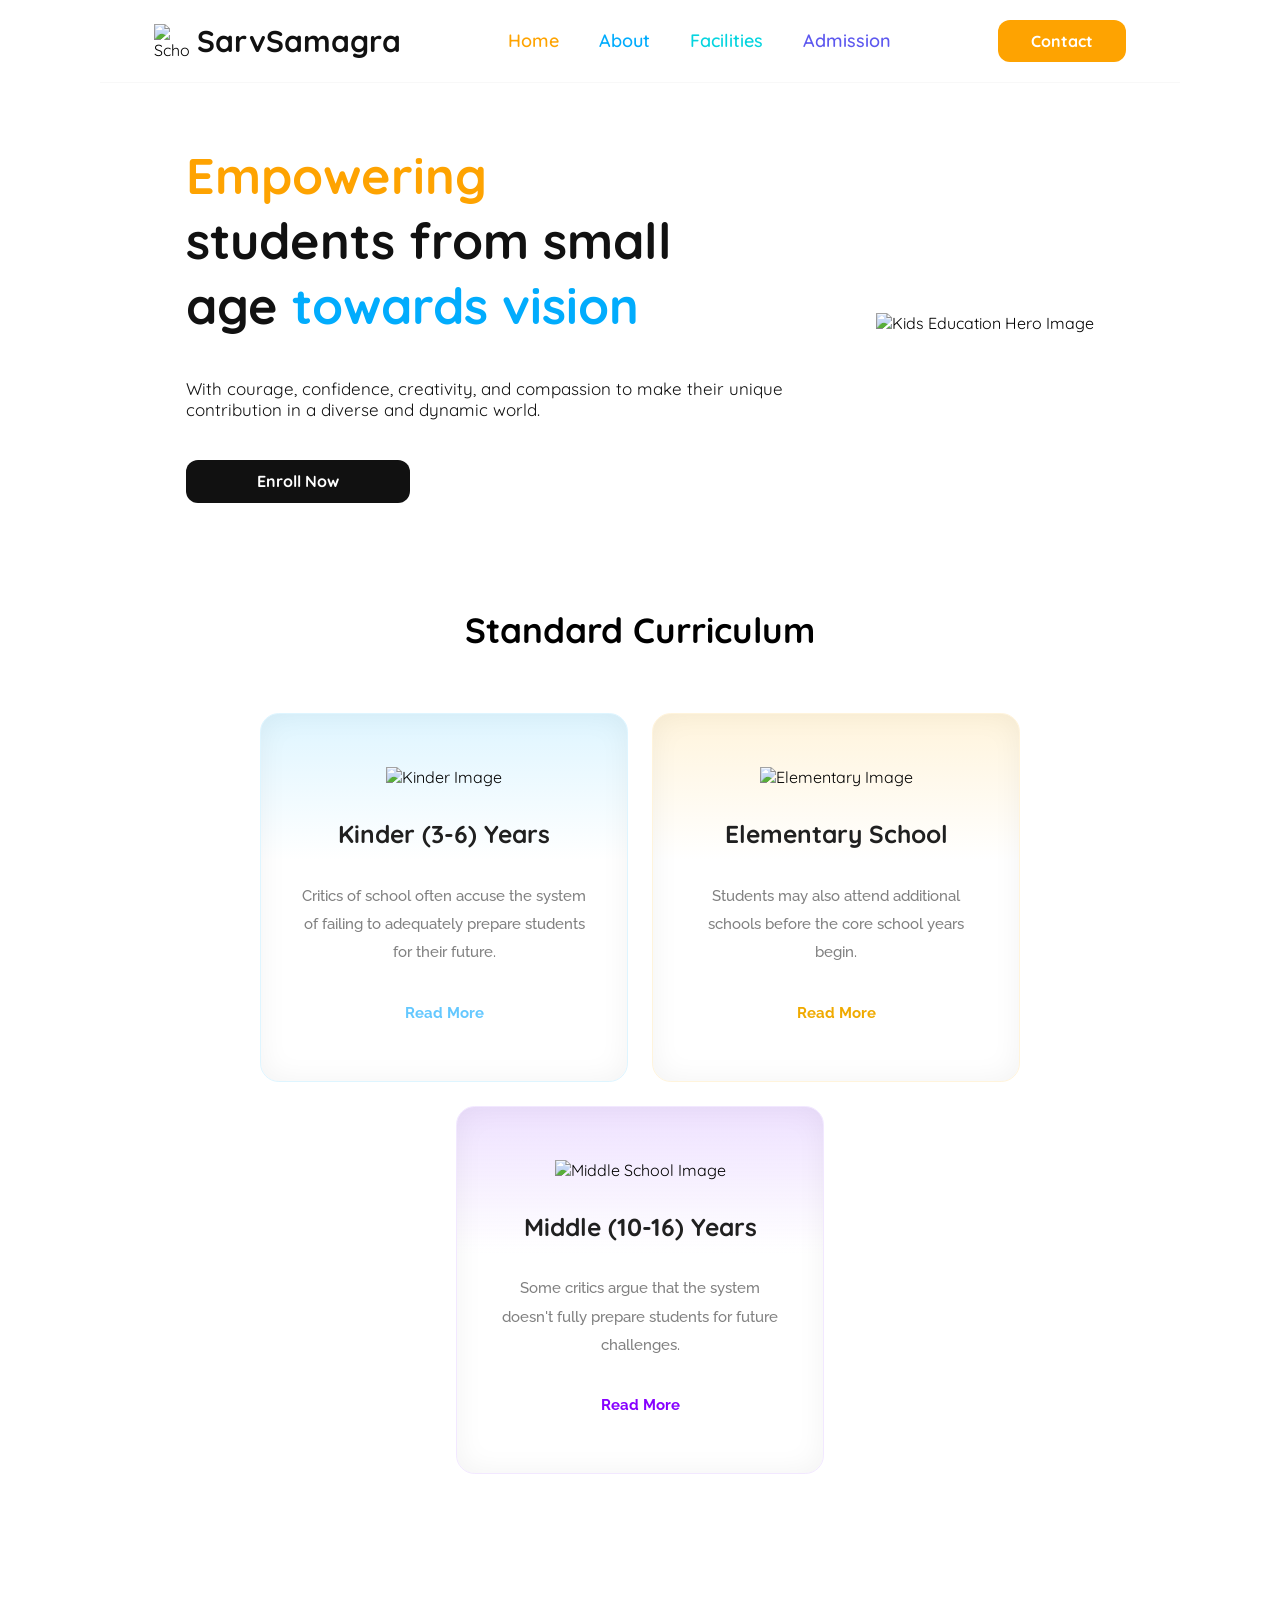
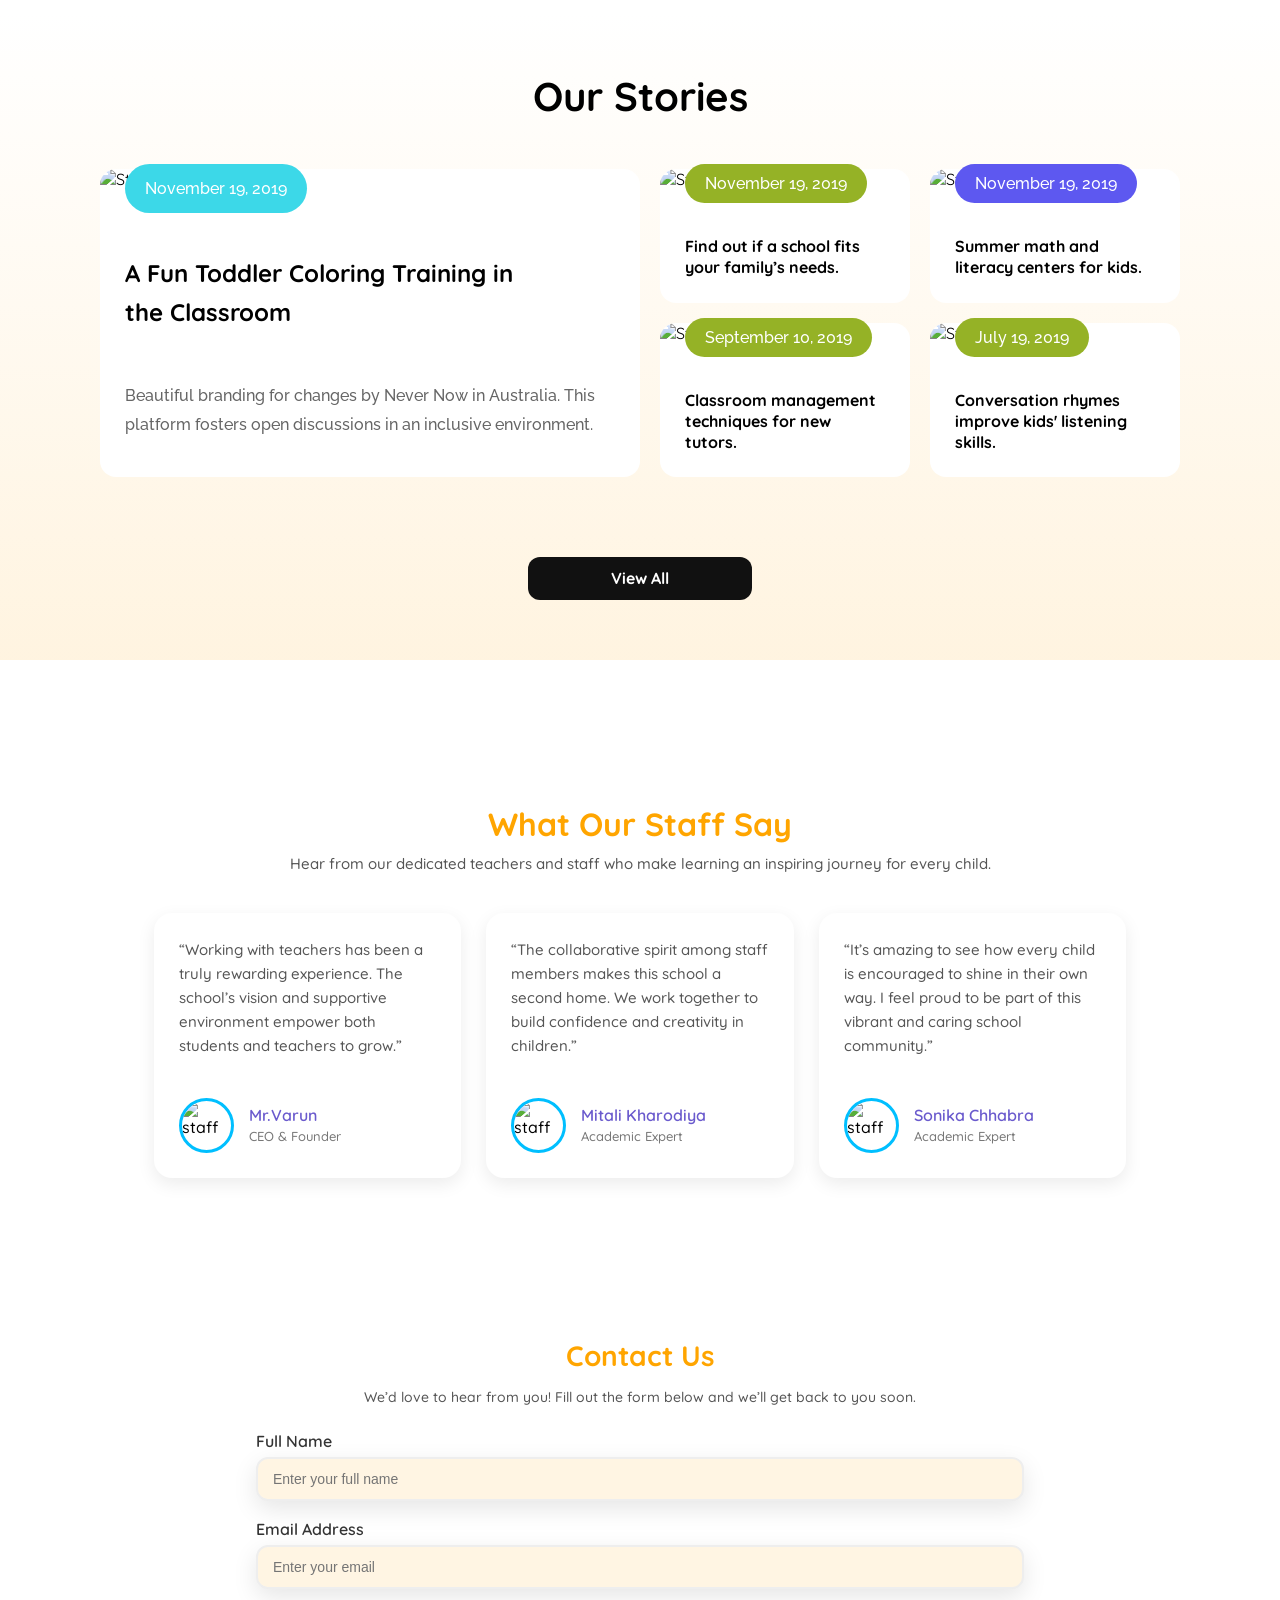
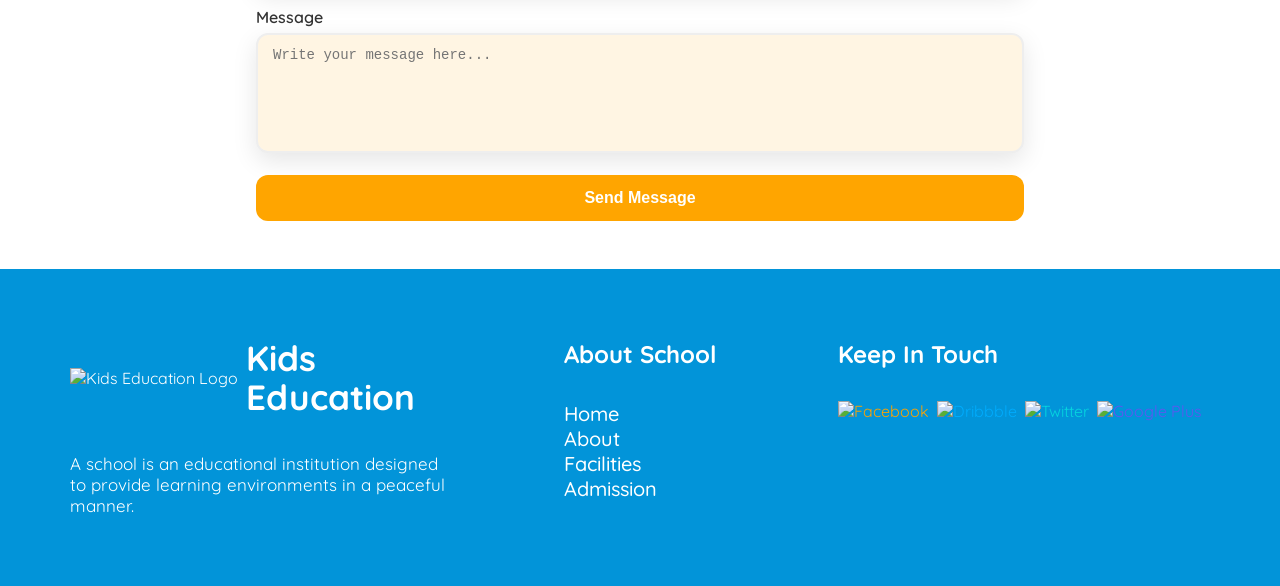
==== index.html @ 46be934b "first commit" ====
<!DOCTYPE html>
<html lang="en">

<head>
  <meta charset="UTF-8" />
  <meta name="viewport" content="width=device-width, initial-scale=1.0" />
  <title>Kids School</title>
  <!-- FontAwesome Icon Kit for Icons -->
  <script src="https://kit.fontawesome.com/d16a95f6f1.js" crossorigin="anonymous"></script>
  <link href="https://cdnjs.cloudflare.com/ajax/libs/font-awesome/6.0.0-beta3/css/all.min.css" rel="stylesheet" />
  <!-- External Stylesheet for Custom Styling -->
  <link rel="stylesheet" href="styles.css" />
</head>

<body>
  <header class="header">
    <!-- Navigation Section -->
    <nav class="nav-bar">
      <div class="logo">
        <img src="assets/logo.png" alt="School Logo" />
        <h3>SarvSamagra</h3>
      </div>
      <ul class="menu">
        <li><a href="./index.html" class="home">Home</a></li>
        <li><a href="./about.html" class="about">About</a></li>
        <li><a href="./Facitilies.html" class="facilities">Facilities</a></li>
        <li><a href="#contact-form" class="admission  hidden">Admission</a></li>
      </ul>
      <!-- Contact Button -->
      <!-- <button class="btn contact-btn" >Contact</button> -->
      <a href="#contact-form" class="btn hidden contact-btn">Contact</a>
      <!-- Hamburger Menu for Mobile View -->
      <button class="hamburger-menu">
        <i class="fa-solid fa-bars"></i>
      </button>
    </nav>

    <!-- Hero Section with Text and Image -->
    <div class="hero">
      <div class="hero-content">
        <h1> Empowering <br />
          <span class="black">students from small </span> <br />
          <span class="black">age</span>
          <span class="sky-blue">towards vision</span>
        </h1>
        <p>
          With courage, confidence, creativity, and compassion to make their unique contribution in a diverse and
          dynamic world.
        </p>
        <a href="#contact-form" class="btn enroll-btn">Enroll Now</a>
      </div>
      <div class="hero-img">
        <img src="assets/hero-kids.png" alt="Kids Education Hero Image" />
      </div>
    </div>
  </header>

  <main>
    <!-- Curriculum Section with Cards -->
    <section class="curriculum">
      <h2>Standard Curriculum</h2>
      <div class="cards-container">
        <!-- Kinder Card -->
        <div class="card card-1">
          <div class="card-img">
            <img src="assets/kinder.png" alt="Kinder Image" />
          </div>
          <h4>Kinder (3-6) Years</h4>
          <p>
            Critics of school often accuse the system of failing to adequately prepare students for their future.
          </p>
          <!-- <button class="read-more-btn">Read More</button> -->
          <a href="./classes.html" class="read-more-btn">Read More</a>
        </div>
        <!-- Elementary Card -->
        <div class="card card-2">
          <div class="card-img">
            <img src="assets/elementary.png" alt="Elementary Image" />
          </div>
          <h4>Elementary School</h4>
          <p>
            Students may also attend additional schools before the core school years begin.
          </p>
          <!-- <button class="read-more-btn">Read More</button> -->

          <a href="./classes.html" class="read-more-btn">Read More</a>
        </div>
        <!-- Middle School Card -->
        <div class="card card-3">
          <div class="card-img">
            <img src="assets/middle.png" alt="Middle School Image" />
          </div>
          <h4>Middle (10-16) Years</h4>
          <p>
            Some critics argue that the system doesn't fully prepare students for future challenges.
          </p>
          <!-- <button class="read-more-btn">Read More</button> -->
          <a href="./classes.html" class="read-more-btn">Read More</a>
        </div>
      </div>

      <!-- Navigation Arrows for Curriculum Cards -->
      <!-- <div class="btn-container">
        <button class="arrow-btn left-arrow">
          <i class="fa-solid fa-chevron-left"></i>
        </button>
        <button class="arrow-btn right-arrow">
          <i class="fa-solid fa-chevron-right"></i>
        </button>
      </div> -->
    </section>

    <!-- Our Stories Section -->
    <section class="our-stories">
      <div class="our-stories-wrapper">
        <h2>Our Stories</h2>
        <div class="story-cards-container">
          <!-- Large Story Card -->
          <div class="story-card story-big">
            <div class="story-card-img">
              <img src="assets/story-1.png" alt="Story 1" />
            </div>
            <div class="card-text">
              <div class="date btn-1">November 19, 2019</div>
              <h4>A Fun Toddler Coloring Training in the Classroom</h4>
              <p class="first-card-description">
                Beautiful branding for changes by Never Now in Australia. This platform fosters open discussions in an
                inclusive environment.
              </p>
            </div>
          </div>
          <!-- Additional Story Cards -->
          <div class="story-card">
            <div class="story-card-img">
              <img src="assets/story-2.png" alt="Story 2" />
            </div>
            <div class="card-text">
              <div class="date btn-2">November 19, 2019</div>
              <p class="simillar-text">
                Find out if a school fits your family’s needs.
              </p>
            </div>
          </div>
          <div class="story-card">
            <div class="story-card-img">
              <img src="assets/story-3.png" alt="Story 3" />
            </div>
            <div class="card-text">
              <div class="date btn-3">November 19, 2019</div>
              <p class="simillar-text">
                Summer math and literacy centers for kids.
              </p>
            </div>
          </div>
          <div class="story-card">
            <div class="story-card-img">
              <img src="assets/story-4.png" alt="Story 4" />
            </div>
            <div class="card-text">
              <div class="date btn-2">September 10, 2019</div>
              <p class="simillar-text">
                Classroom management techniques for new tutors.
              </p>
            </div>
          </div>
          <div class="story-card">
            <div class="story-card-img">
              <img src="assets/story-5.png" alt="Story 5" />
            </div>
            <div class="card-text">
              <div class="date btn-2 btn-5">July 19, 2019</div>
              <p class="simillar-text">
                Conversation rhymes improve kids' listening skills.
              </p>
            </div>
          </div>
        </div>
        <div class="center-btn">
          <!-- <button class="btn view-all-btn">View All</button> -->
          <a href="./stories.html" class="btn view-all-btn">View All</a>
        </div>
      </div>
    </section>
  </main>


  <!-- testimonial section start form here -->
  <section class="testimonial-section">
    <h2>What Our Staff Say</h2>
    <p>Hear from our dedicated teachers and staff who make learning an inspiring journey for every child.</p>

    <div class="testimonial-container">
      <!-- Card 1 -->
      <div class="testimonial-card">
        <p class="testimonial-text">“Working with teachers has been a truly rewarding experience. The school’s vision
          and
          supportive environment empower both students and teachers to grow.”</p>
        <div class="staff-info">
          <img
            src="https://img.freepik.com/premium-vector/default-avatar-profile-icon-social-media-user-image-gray-avatar-icon-blank-profile-silhouette-vector-illustration_561158-3407.jpg?semt=ais_hybrid&w=740&q=80"
            alt="staff">
          <div class="staff-details">
            <h4>Mr.Varun</h4>
            <span>CEO & Founder</span>
          </div>
        </div>
      </div>

      <!-- Card 2 -->
      <div class="testimonial-card">
        <p class="testimonial-text">“The collaborative spirit among staff members makes this school a second home. We
          work together to build confidence and creativity in children.”</p>
        <div class="staff-info">
          <img
            src="https://img.freepik.com/premium-vector/default-avatar-profile-icon-social-media-user-image-gray-avatar-icon-blank-profile-silhouette-vector-illustration_561158-3407.jpg?semt=ais_hybrid&w=740&q=80"
            alt="staff">
          <div class="staff-details">
            <h4>Mitali Kharodiya</h4>
            <span>Academic Expert</span>
          </div>
        </div>
      </div>

      <!-- Card 3 -->
      <div class="testimonial-card">
        <p class="testimonial-text">“It’s amazing to see how every child is encouraged to shine in their own way. I feel
          proud to be part of this vibrant and caring school community.”</p>
        <div class="staff-info">
          <img
            src="https://img.freepik.com/premium-vector/default-avatar-profile-icon-social-media-user-image-gray-avatar-icon-blank-profile-silhouette-vector-illustration_561158-3407.jpg?semt=ais_hybrid&w=740&q=80"
            alt="staff">
          <div class="staff-details">
            <h4>Sonika Chhabra</h4>
            <span>Academic Expert</span>
          </div>
        </div>
      </div>
    </div>
  </section>



  <!-- contact section start form here -->


  <div class="contact-container" id="contact-form">
    <h2>Contact Us</h2>
    <p>We’d love to hear from you! Fill out the form below and we’ll get back to you soon.</p>
    <form>
      <div class="form-group">
        <label for="name">Full Name</label>
        <input type="text" id="name" placeholder="Enter your full name" required>
      </div>
      <div class="form-group">
        <label for="email">Email Address</label>
        <input type="email" id="email" placeholder="Enter your email" required>
      </div>
      <div class="form-group">
        <label for="message">Message</label>
        <textarea id="message" placeholder="Write your message here..." required></textarea>
      </div>
      <button type="submit" class="btn-submit">Send Message</button>
    </form>
  </div>


  <!-- Footer Section -->
  <footer class="footer">
    <div class="footer-container">
      <!-- Footer Left Section -->
      <div class="kids-education footer-row">
        <div class="footer-logo">
          <img src="assets/kids-logo.png" alt="Kids Education Logo" />
          <h2>Kids<br />Education</h2>
        </div>
        <p>
          A school is an educational institution designed to provide learning environments in a peaceful manner.
        </p>
      </div>
      <!-- Footer Middle Section with Links -->
      <div class="about-school footer-row">
        <div class="center">
          <h4>About School</h4>
          <ul class="footer-menu">
            <li><a href="./index.html">Home</a></li>
            <li><a href="./about.html">About</a></li>
            <li><a href="./Facitilies.html">Facilities</a></li>
            <li><a href="#contact-form">Admission</a></li>
          </ul>
        </div>
      </div>

      <!-- Footer Right Section with Social Media Links -->
      <div class="keep-touch footer-row">
        <div class="center">
          <h4>Keep In Touch</h4>
          <ul class="social-icons">
            <li><a href="#" class="home"><img src="assets/fb.png" alt="Facebook" /></a></li>
            <li><a href="#" class="about"><img src="assets/dribble.png" alt="Dribbble" /></a></li>
            <li><a href="#" class="facilities"><img src="assets/twitter.png" alt="Twitter" /></a></li>
            <li><a href="#" class="admission"><img src="assets/google+.png" alt="Google Plus" /></a></li>
          </ul>
        </div>
      </div>
    </div>
  </footer>
  <!-- JS File Links -->

</body>
<script src="scripts.js">

</script>

</html>
---- styles.css ----
/* Importing custom fonts */
@import url("https://fonts.googleapis.com/css2?family=Quicksand:wght@300..700&family=Raleway:ital,wght@0,100..900;1,100..900&display=swap");

html {
  scroll-behavior: smooth;
}

a {
  text-decoration: none;
}

/* Base styles for body */
body {
  font-family: "Quicksand", serif; /* Primary font */
  font-optical-sizing: auto;
  font-weight: 400;
  font-style: normal;
}

/* Universal reset for margin, padding, and box-sizing */
* {
  margin: 0;
  padding: 0;
  box-sizing: border-box;
}

/* Shared button styles */
.btn {
  font-size: 1rem;
  font-weight: 700;
  line-height: 1.4rem;
  display: inline-block;
  padding: 10px;
  background: #fea301;
  color: #fff;
  text-decoration: none;
  border-radius: 12px;
  transition: opacity 0.3s ease;
  border: none;
  font-family: Quicksand;
}

/* Button hover effect */
.btn:hover {
  opacity: 0.8;
}

/* Footer menu and social icon styles */
.footer-menu,
.social-icons {
  list-style: none;
}

/* Section styling with max-width and centered alignment */
.header,
.curriculum,
.stories,
.our-stories,
.footer {
  max-width: 100vw;
  margin: 0 auto;
  padding: 0 100px;
  padding-bottom: 60px;
}

/* Hamburger menu for mobile */
.hamburger-menu {
  display: none;
  border: none;
  background: transparent;
}

/* Date styling */
.date {
  display: inline-block;
  color: #fff;
  font-size: 1rem;
  font-weight: 500;
  border-radius: 3rem;
  font-family: Raleway;
  position: relative;
  top: -25px;
}

/* Navbar styling */
.nav-bar {
  display: flex;
  justify-content: space-around;
  align-items: center;
  padding: 20px 0;
  border-bottom: 1px solid #9a9a9a12;
}

/* Logo and menu container */
.logo,
.menu {
  display: flex;
  justify-content: center;
  align-items: center;
}

.logo img {
  width: 35px;
  height: 35px;
}

/* Logo styling */
.logo h3 {
  color: #111;
  font-size: 30px;
  font-weight: 700;
  line-height: 1.88rem;
  margin-left: 8px;
}

/* Menu items with color styling */
.menu {
  gap: 2.5rem;
  list-style: none;
  /* margin-left: 422px; */
}

.menu li a {
  font-size: 18px;
  font-weight: 570;
  line-height: 1.5rem;
  text-decoration: none;
}
.home {
  color: #fea301;
}

.about {
  color: #01acfd;
}

.facilities {
  color: #05d4df;
}

.admission {
  color: #5d58ef;
}

/* Contact button */
.contact-btn {
  width: 8rem;
  display: flex;
  justify-content: center;
  align-items: center;
}

/* Hero section */
.hero {
  display: flex;
  align-items: center;
  justify-content: center;
  gap: 50px;
  margin-top: 60px;
}

/* Hero content styling */
.hero-content {
  max-width: 640px;
}

.hero-content h1 {
  color: #fea301;
  font-size: 50px;
  font-weight: 700;
  line-height: 65px;
  margin-bottom: 2.5rem;
}

.hero-content .black {
  color: #111;
}

.hero-content .sky-blue {
  color: #01acfd;
}

.hero-content p {
  color: #111;
  font-size: 17px;
  margin-bottom: 2.5rem;
}

/* Hero image styling */
.hero-img {
  max-width: 468.6px;
}

.hero-img img {
  width: 100%;
}

/* Enrollment and view-all buttons */
.enroll-btn,
.view-all-btn {
  font-weight: 700;
  background: #111;
  width: 14rem;
  text-align: center;
  align-content: center;
}

/* Curriculum section */
.curriculum {
  background: url("../assets/bg.png");
  background-position: top;
  background-size: cover;
  background-repeat: no-repeat;
  margin-top: 40px;
}

.curriculum h2 {
  color: #000;
  text-align: center;
  font-size: 35px;
  font-weight: 700;
  line-height: 55.5px;
  margin-bottom: 55px;
}

/* Card container and individual card styling */
.cards-container {
  display: flex;
  justify-content: center;
  align-items: center;
  gap: 1.5rem;
  flex-wrap: wrap;
  margin-bottom: 80px;
}

.cards-container .card {
  display: flex;
  max-width: 367.805px;
  max-height: 476.784px;
  padding: 52.819px 40.668px 53.762px 40.878px;
  flex-direction: column;
  justify-content: center;
  align-items: center;
  gap: 32.069px;
  border-radius: 18.864px;
}

.cards-container .card h4 {
  color: #202020;
  font-size: 24.523px;
  font-weight: 700;
  line-height: 30.654px;
}

.cards-container .card p {
  color: #808080;
  text-align: center;
  font-family: Raleway;
  font-size: 15.091px;
  font-weight: 500;
  line-height: 28.296px;
}

/* Read more button inside cards */
.card .read-more-btn {
  text-align: center;
  font-family: "Raleway", serif;
  font-size: 15.091px;
  font-weight: 700;
  line-height: 28.296px;
  cursor: pointer;
  border: none;
  background-color: transparent;
}

/* Card styles with different color themes */
.card-1 {
  border: 0.943px solid #def5ff;
  background: linear-gradient(180deg, #def5ff 0%, rgba(255, 255, 255, 0) 40%),
    #fff;
  box-shadow: 0px 0px 28.296px 0.943px rgba(0, 0, 0, 0.05) inset;
}

.card-1 .read-more-btn {
  color: #64c8ff;
}

.card-2 {
  border: 0.943px solid #fff4dc;
  background: linear-gradient(180deg, #fff4dc 0%, rgba(255, 255, 255, 0) 40%),
    #fff;
  box-shadow: 0px 0px 28.296px 0.943px rgba(0, 0, 0, 0.05) inset;
}

.card-2 .read-more-btn {
  color: #f0aa00;
}

.card-3 {
  border-radius: 18.864px;
  border: 0.943px solid #f2e8ff;
  background: linear-gradient(180deg, #eee1ff 0%, rgba(255, 255, 255, 0) 40%),
    #fff;
  box-shadow: 0px 0px 28.296px 0.943px rgba(0, 0, 0, 0.05) inset;
}

.card-3 .read-more-btn {
  color: #8700ff;
}

/* Arrow button container */
.btn-container {
  display: flex;
  justify-content: center;
  gap: 75rem;
  margin-top: -320px;
  margin-bottom: 200px;
}

.arrow-btn {
  color: #fea301;
  text-align: center;
  font-size: 24px;
  font-weight: 900;
  display: flex;
  justify-content: center;
  align-items: center;
  border: none;
  transition: all 0.3s ease;
  background: white;
}

/* Our stories section */
.our-stories {
  display: flex;
  justify-content: center;
  align-items: center;
  background: url("../assets/bg.png"),
    linear-gradient(0deg, rgba(254, 163, 1, 0.12), rgba(255, 255, 255, 0.09));
  background-position: top;
  background-size: contain;
}

.our-stories h2 {
  color: #000;
  font-size: 40px;
  font-weight: 700;
  line-height: 45px;
  margin-top: 60px;
  margin-bottom: 50px;
  text-align: center;
}

/* Story card container */
.story-cards-container {
  display: grid;
  grid-template-columns: 540px 1fr 1fr;
  gap: 20px;
  max-width: 100%;
  margin: 0 auto;
  margin-bottom: 80px;
}

.story-big {
  grid-row: span 2;
}

.story-card-img img {
  width: 100%;
  border-top-left-radius: 1rem;
  border-top-right-radius: 1rem;
}

/* Story card and text styling */
.story-card {
  background: #fff;
  border-radius: 16px;
}

.card-text {
  padding: 0 25px 25px 25px;
}

.card-text h4 {
  font-size: 1.5rem;
  font-weight: 700;
  line-height: 38.347px;
  max-width: 402px;
  margin-bottom: 3.2rem;
}

.first-card-description {
  color: #666;
  font-family: Raleway;
  font-size: 1rem;
  font-weight: 500;
  line-height: 28.761px;
}

/* Button styles within story cards */
.btn-1 {
  background: #3cd8e8;
  padding: 15px 20px;
  margin-bottom: 1rem;
}

.btn-2,
.btn-3,
.btn-5 {
  padding: 10px 20px;
  margin-bottom: 0.5rem;
}

.btn-2 {
  background: #95b226;
}

.btn-3 {
  background: #5d58f0;
}

.btn-5 {
  font-size: 1rem;
}

.simillar-text {
  font-size: 1rem;
  line-height: 1.3rem;
  font-weight: 700;
}

.center-btn {
  text-align: center;
}

/* Footer styles */
.footer {
  background: #0294d9;
  min-height: 200px;
  display: flex;
  justify-content: center;
  align-items: center;
  padding: 70px;
}

.footer-container {
  display: flex;
  justify-content: space-between;
  color: #fff;
  flex-wrap: wrap;
}

/* Footer left section */
.footer-logo {
  display: flex;
  justify-content: start;
  align-items: center;
  gap: 0.5rem;
  margin-bottom: 35px;
}

.footer-logo img {
  max-width: 100%;
  height: auto;
}

.footer-logo h2 {
  font-family: Quicksand;
  font-size: 35px;
  font-weight: 700;
  line-height: 39.509px;
}

.footer-row {
  flex: 1;
}

.footer-menu li {
  font-size: 12px;
}

.kids-education p {
  font-size: 17px;
}

/* Footer right section */
.footer-menu li a {
  color: #fff;
  font-size: 20px;
  font-weight: 500;
  text-decoration: none;
}

.keep-touch,
.about-school {
  display: flex;
  justify-content: center;
}

.about-school h4,
.keep-touch h4 {
  color: #fff;
  font-size: 24px;
  font-weight: 700;
  margin-bottom: 2rem;
}

.social-icons {
  display: flex;
  column-gap: 0.5rem;
}

.social-icons img {
  width: 40.613px;
}

.subscribe-btn {
  background: #fea301;
  padding: 14px 20px;
  border-radius: 40px;
}

.footer-copy {
  text-align: center;
  font-family: Raleway;
  font-size: 15px;
  font-weight: 500;
  line-height: 24px;
  color: #fff;
  margin-top: 40px;
}

/* Responsive mobile devices */

@media (max-width: 900px) {
  .header,
  .curriculum,
  .our-stories {
    padding: 0;
  }

  .nav-bar {
    display: flex;
    justify-content: space-between;
    align-items: center;
    padding: 12px 16px;
    border-bottom: 0.2px solid #fea301;
  }

  .menu,
  .contact-btn,
  .story-big {
    display: none;
  }

  .logo h3 {
    font-size: 26px;
  }

  .hamburger-menu {
    display: block;
    font-size: 30px;
  }

  .menu {
    display: none;
    flex-direction: column;
    gap: 1rem;
    background: #fff;
    position: absolute;
    top: 60px;
    right: 0;
    width: 100%;
    padding: 1rem;
    box-shadow: 0 4px 6px rgba(0, 0, 0, 0.1);
    z-index: 1000;
  }

  .menu.active {
    display: flex;
  }

  .menu li a {
    color: #fea301;
    font-size: 18px;
    font-weight: 700;
    text-decoration: none;
  }

  .hero {
    flex-direction: column-reverse;
    row-gap: 20px;
    padding: 8px 16px;
    padding-bottom: 60px;
  }

  .hero-content {
    text-align: center;
    padding-left: 20px;
  }

  .our-stories {
    display: flex;
    justify-content: center;
    align-items: center;
    background: url("../assets/bg.png"),
      linear-gradient(0deg, rgba(254, 163, 1, 0.3), rgba(255, 255, 255, 0.3));
    background-position: top;
    background-size: contain;
  }

  .hero-content h1 {
    font-size: 32px;
    line-height: normal;
    margin-bottom: 18px;
  }

  .hero-content p {
    font-size: 14px;
    font-weight: 500;
    line-height: normal;
    margin-bottom: 18px;
  }

  .hero .hero-img {
    padding: 20px 10px 0 10px;
  }

  .enroll-btn,
  .view-all-btn {
    width: auto;
    padding: 6px 24px;
    font-size: 16px;
    border-radius: 12px;
  }

  /* marquee section for mobile */
  .marquee {
    padding: 16px;
  }

  /* curriculum section for mobile */

  .curriculum h2 {
    font-size: 26px;
    font-weight: 700;
    line-height: normal;
    margin-bottom: 20px;
  }

  .cards-container {
    padding-bottom: 40px;
    margin-bottom: 0;
  }

  .btn-container {
    display: none;
  }

  .footer-container {
    flex-direction: column;
  }
  .keep-touch,
  .about-school {
    display: flex;
    justify-content: flex-start;
  }

  .center-btn {
    text-align: center;
    padding-bottom: 40px;
  }

  .date,
  .btn-2 {
    font-size: 9px;
    padding: 6px 12px;
    position: static;
    /* top: -16px; */
    text-align: center;
    margin-bottom: 14px;
  }

  .card-text {
    padding: 0 22px 0 22px;
    position: relative;
    top: -20px;
  }

  .story-cards-container {
    padding-left: 1rem;
    padding-right: 1rem;
  }

  .simillar-text {
    font-size: 9.133px;
    font-style: normal;
    font-weight: 700;
    line-height: 17.125px;
  }

  .footer {
    padding: 4rem 1rem;
  }

  .footer-logo {
    margin-bottom: 1.5rem;
  }

  .kids-education p {
    margin-bottom: 2rem;
    font-size: 1rem;
  }

  .about-school {
    margin-bottom: 31px;
  }

  .about-school h4 {
    font-size: 20px;
    font-weight: 600;
    margin-bottom: 2rem;
  }

  .keep-touch h4 {
    font-size: 22.043px;
    font-weight: 700;
    line-height: 22.043px;
  }

  .footer-menu li {
    margin-bottom: 17px;
  }

  .footer-menu li a {
    font-size: 16.957px;
    font-weight: 500;
  }

  /* our stories section */
  .our-stories h2 {
    margin-bottom: 20px;
    margin-top: 0;
    font-size: 26px;
  }
  .story-cards-container {
    grid-template-columns: repeat(2, 1fr);
    grid-template-rows: repeat(2, 1fr);
    gap: 11px;
    margin-bottom: 20px;
  }

  .footer-logo h2 {
    font-size: 35px;
  }
}

/* CSS for the contact form */

.contact-container {
  background: #fff;
  max-width: 800px;
  font-weight: 500;
  width: 100%;
  /* border-radius: 20px; */
  /* box-shadow: 0 8px 25px rgba(0, 0, 0, 0.1); */
  padding: 3em;
  margin: 0em auto 5em auto;

  padding: 1em;
  margin-bottom: 2em;
}

.contact-container h2 {
  font-size: 28px;
  margin-bottom: 15px;
  color: #ffa500; /* Orange heading */
  text-align: center;
}

.contact-container p {
  font-size: 14px;
  margin-bottom: 25px;
  color: #555;
  text-align: center;
}

.form-group {
  margin-bottom: 18px;
}

.form-group label {
  display: block;
  font-weight: 600;
  margin-bottom: 6px;
  color: #333;
}

.form-group input,
.form-group textarea {
  width: 100%;
  padding: 12px 15px;
  border: 2px solid #eee;
  border-radius: 12px;
  outline: none;
  transition: 0.3s ease;
  font-size: 14px;
  box-shadow: 0 8px 25px rgba(0, 0, 0, 0.1);
  background-color: #fff5e3;
}

.form-group input:focus,
.form-group textarea:focus {
  border-color: #00bfff; /* Blue highlight */
}

.form-group textarea {
  resize: none;
  min-height: 120px;
}

.btn-submit {
  width: 100%;
  padding: 14px;
  background: #ffa500;
  color: #fff;
  font-size: 16px;
  font-weight: 600;
  border: none;
  border-radius: 12px;
  cursor: pointer;
  transition: 0.3s ease;
}

.btn-submit:hover {
  background: #00bfff;
}

/* Responsive */
@media (max-width: 500px) {
  .contact-container {
    padding: 20px;
  }
  .contact-container h2 {
    font-size: 24px;
  }
}

/* css for the testimonial section */

.testimonial-section {
  /* margin-top: 6em; */
  max-width: 1100px;
  margin: 5em auto;
  text-align: center;
  padding: 4em;
  font-weight: 500;
}

.testimonial-section h2 {
  font-size: 32px;
  margin-bottom: 10px;
  color: #ffa500;
}

.testimonial-section p {
  font-size: 15px;
  margin-bottom: 40px;
  color: #555;
}

.testimonial-container {
  display: grid;
  grid-template-columns: repeat(auto-fit, minmax(280px, 1fr));
  gap: 25px;
}

.testimonial-card {
  background: #fff;
  border-radius: 18px;
  padding: 25px;
  text-align: left;
  box-shadow: 0 6px 18px rgba(0, 0, 0, 0.08);
  transition: 0.3s ease;
}

.testimonial-card:hover {
  transform: translateY(-5px);
  box-shadow: 0 10px 25px rgba(0, 0, 0, 0.12);
}

.testimonial-text {
  font-size: 15px;
  line-height: 1.6;
  margin-bottom: 20px;
  color: #444;
}

.staff-info {
  display: flex;
  align-items: center;
  gap: 15px;
}

.staff-info img {
  width: 55px;
  height: 55px;
  border-radius: 50%;
  object-fit: cover;
  border: 3px solid #00bfff;
}

.staff-details h4 {
  font-size: 16px;
  font-weight: 600;
  color: #6a5acd;
}

.staff-details span {
  font-size: 13px;
  color: #777;
}
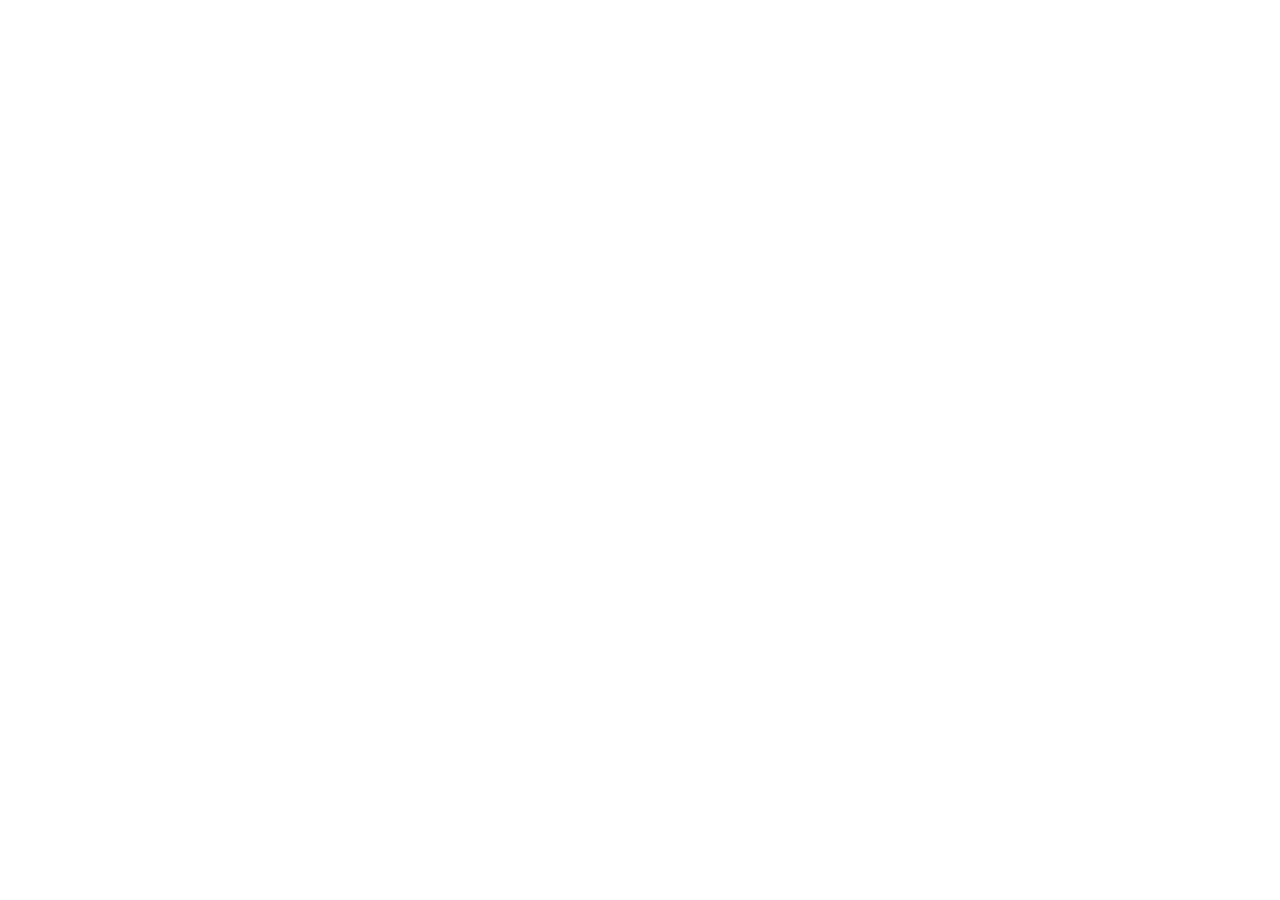
==== commit 4c639d1f: "changing the name" ====
--- a/index.html
+++ b/index.html
@@ -4,12 +4,7 @@
 <head>
   <meta charset="UTF-8" />
   <meta name="viewport" content="width=device-width, initial-scale=1.0" />
-  <title>Kids School</title>
-  <!-- FontAwesome Icon Kit for Icons -->
-  <script src="https://kit.fontawesome.com/d16a95f6f1.js" crossorigin="anonymous"></script>
-  <link href="https://cdnjs.cloudflare.com/ajax/libs/font-awesome/6.0.0-beta3/css/all.min.css" rel="stylesheet" />
-  <!-- External Stylesheet for Custom Styling -->
-  <link rel="stylesheet" href="styles.css" />
+  <title>Kids Pre School" href="styles.css" />
 </head>
 
 <body>
@@ -18,7 +13,7 @@
     <nav class="nav-bar">
       <div class="logo">
         <img src="assets/logo.png" alt="School Logo" />
-        <h3>SarvSamagra</h3>
+        <h3>Preschool</h3>
       </div>
       <ul class="menu">
         <li><a href="./index.html" class="home">Home</a></li>
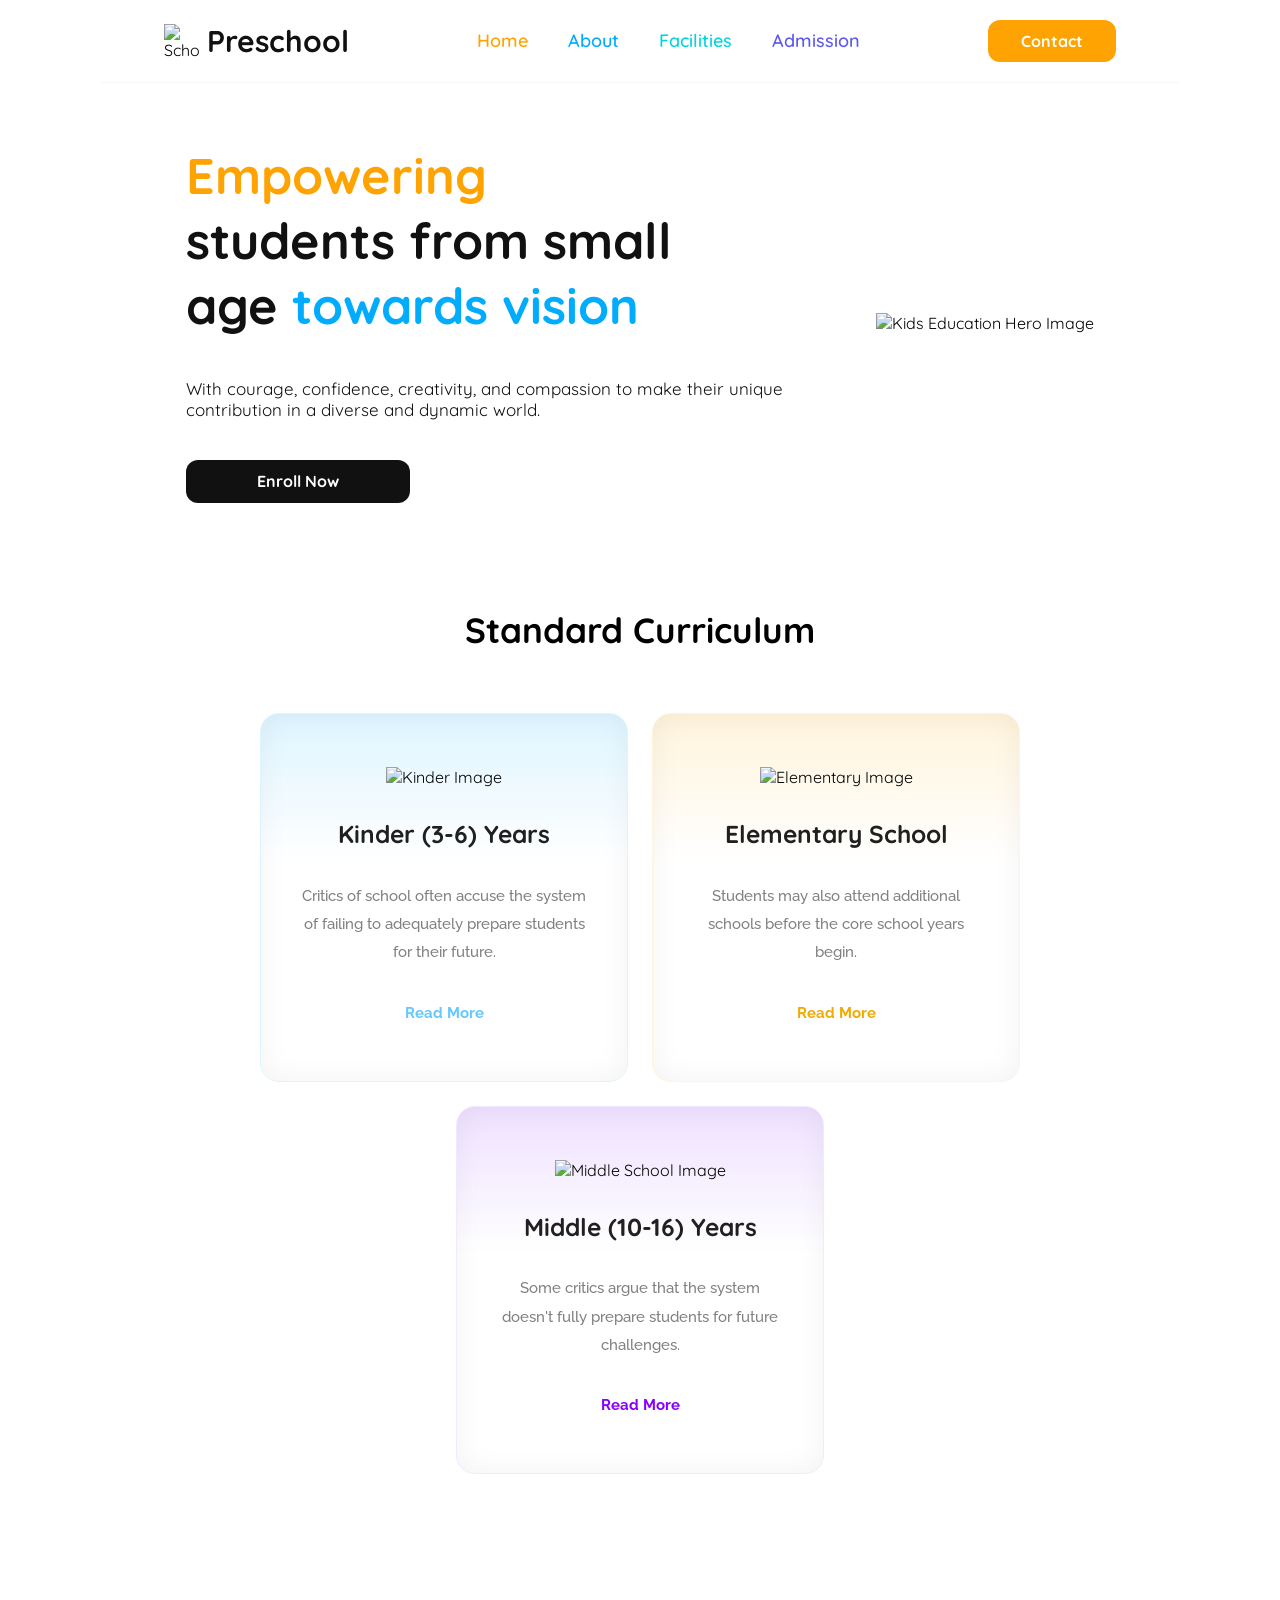
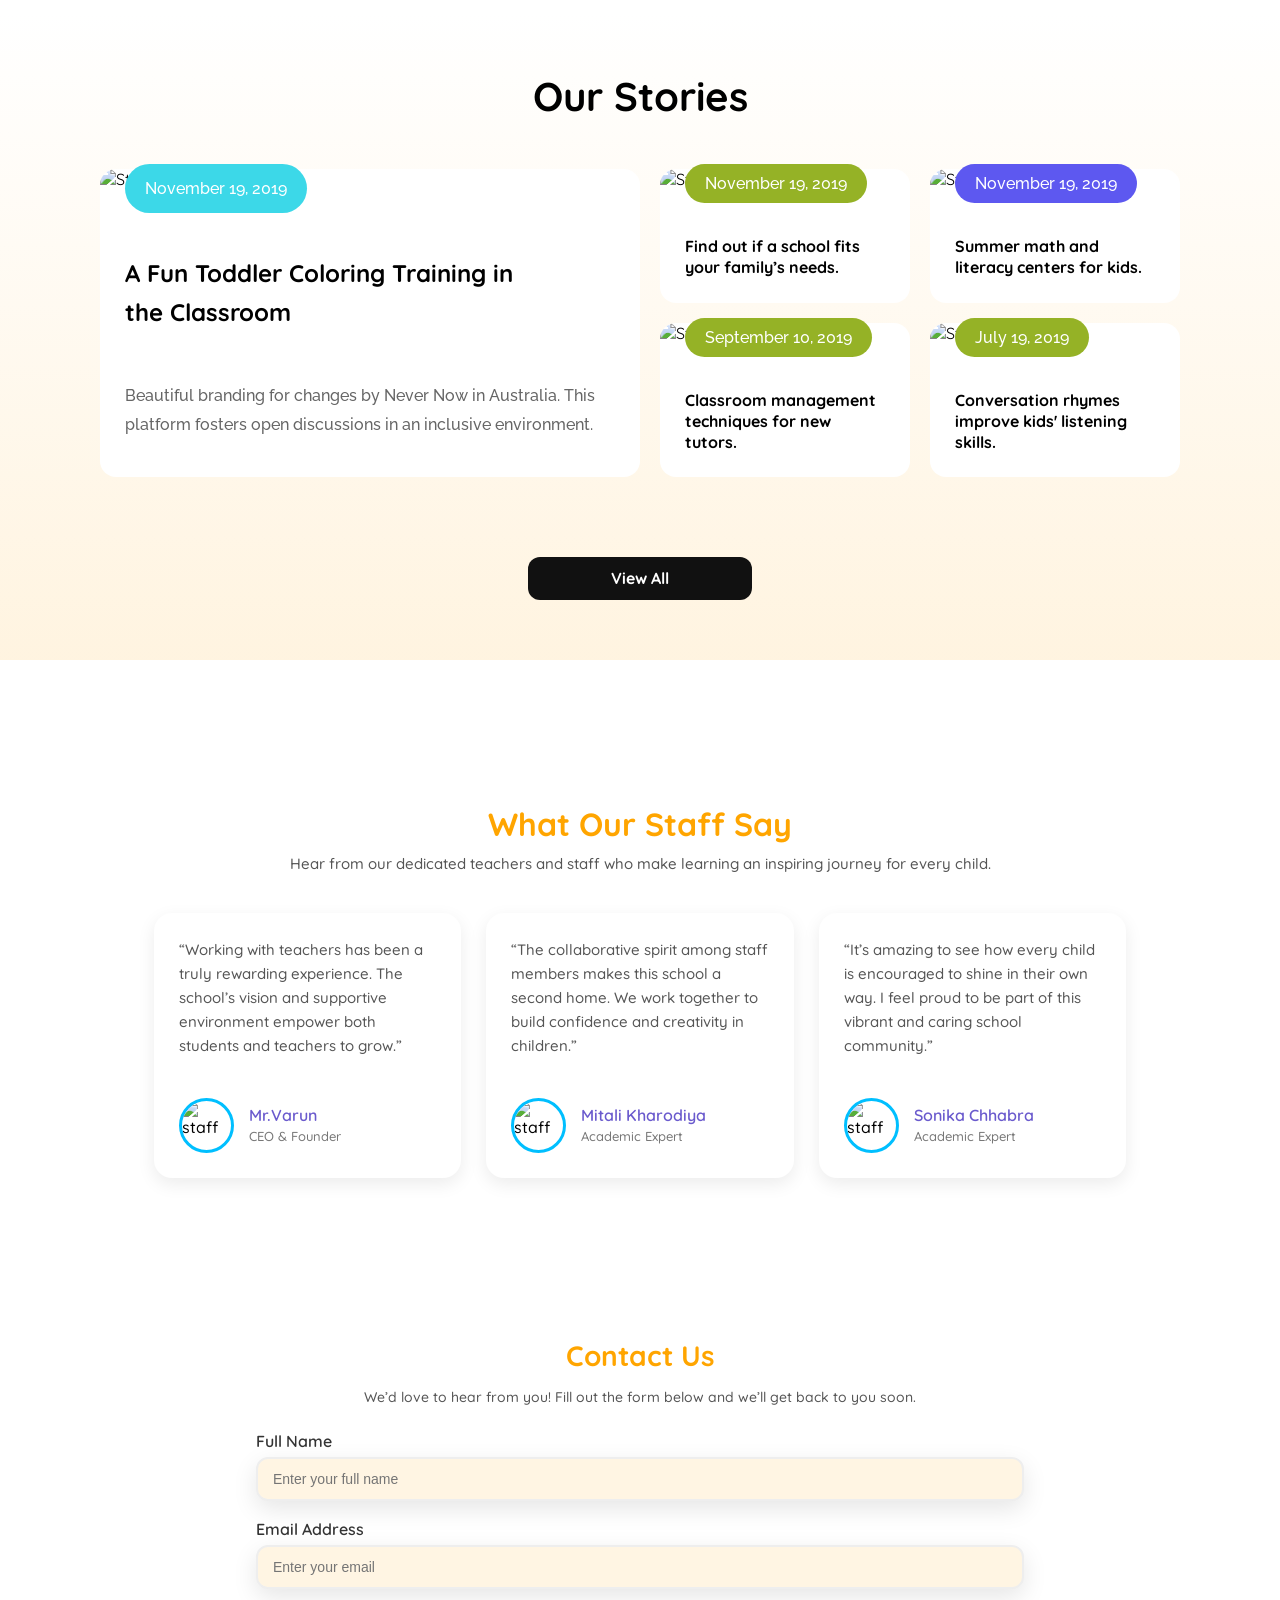
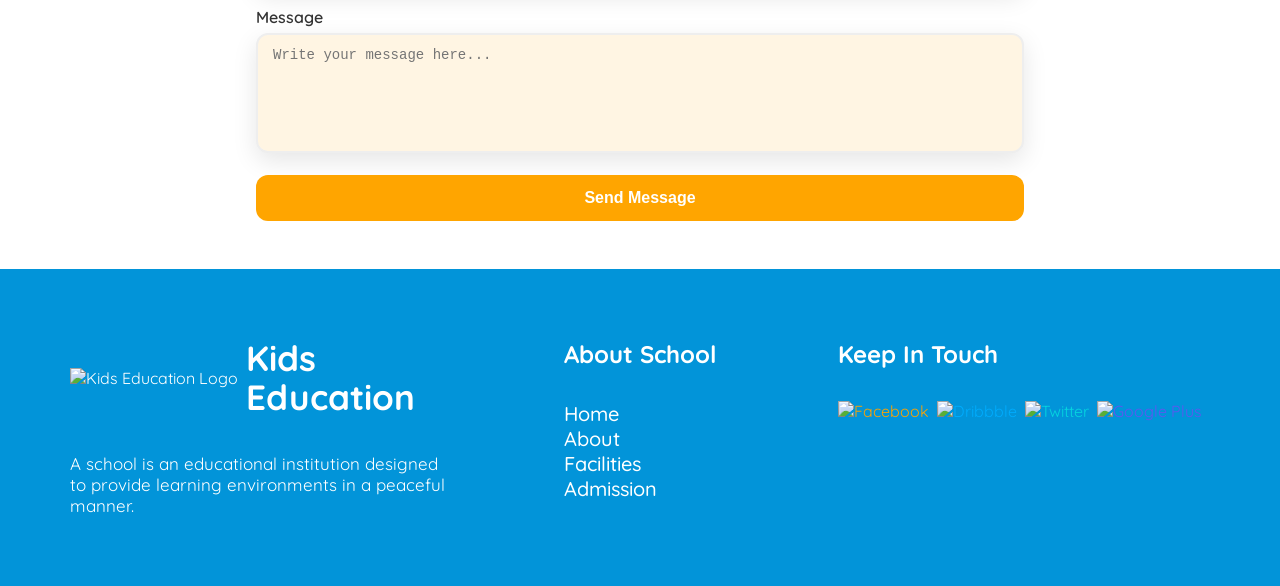
==== commit acbd5516: "minor debugging" ====
--- a/index.html
+++ b/index.html
@@ -4,7 +4,8 @@
 <head>
   <meta charset="UTF-8" />
   <meta name="viewport" content="width=device-width, initial-scale=1.0" />
-  <title>Kids Pre School" href="styles.css" />
+  <title>Kids Pre School" </title>
+  <link rel="stylesheet" href="styles.css" />
 </head>
 
 <body>
--- a/styles.css
+++ b/styles.css
@@ -0,0 +1,938 @@
+/* Importing custom fonts */
+@import url("https://fonts.googleapis.com/css2?family=Quicksand:wght@300..700&family=Raleway:ital,wght@0,100..900;1,100..900&display=swap");
+
+html {
+  scroll-behavior: smooth;
+}
+
+a {
+  text-decoration: none;
+}
+
+/* Base styles for body */
+body {
+  font-family: "Quicksand", serif; /* Primary font */
+  font-optical-sizing: auto;
+  font-weight: 400;
+  font-style: normal;
+}
+
+/* Universal reset for margin, padding, and box-sizing */
+* {
+  margin: 0;
+  padding: 0;
+  box-sizing: border-box;
+}
+
+/* Shared button styles */
+.btn {
+  font-size: 1rem;
+  font-weight: 700;
+  line-height: 1.4rem;
+  display: inline-block;
+  padding: 10px;
+  background: #fea301;
+  color: #fff;
+  text-decoration: none;
+  border-radius: 12px;
+  transition: opacity 0.3s ease;
+  border: none;
+  font-family: Quicksand;
+}
+
+/* Button hover effect */
+.btn:hover {
+  opacity: 0.8;
+}
+
+/* Footer menu and social icon styles */
+.footer-menu,
+.social-icons {
+  list-style: none;
+}
+
+/* Section styling with max-width and centered alignment */
+.header,
+.curriculum,
+.stories,
+.our-stories,
+.footer {
+  max-width: 100vw;
+  margin: 0 auto;
+  padding: 0 100px;
+  padding-bottom: 60px;
+}
+
+/* Hamburger menu for mobile */
+.hamburger-menu {
+  display: none;
+  border: none;
+  background: transparent;
+}
+
+/* Date styling */
+.date {
+  display: inline-block;
+  color: #fff;
+  font-size: 1rem;
+  font-weight: 500;
+  border-radius: 3rem;
+  font-family: Raleway;
+  position: relative;
+  top: -25px;
+}
+
+/* Navbar styling */
+.nav-bar {
+  display: flex;
+  justify-content: space-around;
+  align-items: center;
+  padding: 20px 0;
+  border-bottom: 1px solid #9a9a9a12;
+}
+
+/* Logo and menu container */
+.logo,
+.menu {
+  display: flex;
+  justify-content: center;
+  align-items: center;
+}
+
+.logo img {
+  width: 35px;
+  height: 35px;
+}
+
+/* Logo styling */
+.logo h3 {
+  color: #111;
+  font-size: 30px;
+  font-weight: 700;
+  line-height: 1.88rem;
+  margin-left: 8px;
+}
+
+/* Menu items with color styling */
+.menu {
+  gap: 2.5rem;
+  list-style: none;
+  /* margin-left: 422px; */
+}
+
+.menu li a {
+  font-size: 18px;
+  font-weight: 570;
+  line-height: 1.5rem;
+  text-decoration: none;
+}
+.home {
+  color: #fea301;
+}
+
+.about {
+  color: #01acfd;
+}
+
+.facilities {
+  color: #05d4df;
+}
+
+.admission {
+  color: #5d58ef;
+}
+
+/* Contact button */
+.contact-btn {
+  width: 8rem;
+  display: flex;
+  justify-content: center;
+  align-items: center;
+}
+
+/* Hero section */
+.hero {
+  display: flex;
+  align-items: center;
+  justify-content: center;
+  gap: 50px;
+  margin-top: 60px;
+}
+
+/* Hero content styling */
+.hero-content {
+  max-width: 640px;
+}
+
+.hero-content h1 {
+  color: #fea301;
+  font-size: 50px;
+  font-weight: 700;
+  line-height: 65px;
+  margin-bottom: 2.5rem;
+}
+
+.hero-content .black {
+  color: #111;
+}
+
+.hero-content .sky-blue {
+  color: #01acfd;
+}
+
+.hero-content p {
+  color: #111;
+  font-size: 17px;
+  margin-bottom: 2.5rem;
+}
+
+/* Hero image styling */
+.hero-img {
+  max-width: 468.6px;
+}
+
+.hero-img img {
+  width: 100%;
+}
+
+/* Enrollment and view-all buttons */
+.enroll-btn,
+.view-all-btn {
+  font-weight: 700;
+  background: #111;
+  width: 14rem;
+  text-align: center;
+  align-content: center;
+}
+
+/* Curriculum section */
+.curriculum {
+  background: url("../assets/bg.png");
+  background-position: top;
+  background-size: cover;
+  background-repeat: no-repeat;
+  margin-top: 40px;
+}
+
+.curriculum h2 {
+  color: #000;
+  text-align: center;
+  font-size: 35px;
+  font-weight: 700;
+  line-height: 55.5px;
+  margin-bottom: 55px;
+}
+
+/* Card container and individual card styling */
+.cards-container {
+  display: flex;
+  justify-content: center;
+  align-items: center;
+  gap: 1.5rem;
+  flex-wrap: wrap;
+  margin-bottom: 80px;
+}
+
+.cards-container .card {
+  display: flex;
+  max-width: 367.805px;
+  max-height: 476.784px;
+  padding: 52.819px 40.668px 53.762px 40.878px;
+  flex-direction: column;
+  justify-content: center;
+  align-items: center;
+  gap: 32.069px;
+  border-radius: 18.864px;
+}
+
+.cards-container .card h4 {
+  color: #202020;
+  font-size: 24.523px;
+  font-weight: 700;
+  line-height: 30.654px;
+}
+
+.cards-container .card p {
+  color: #808080;
+  text-align: center;
+  font-family: Raleway;
+  font-size: 15.091px;
+  font-weight: 500;
+  line-height: 28.296px;
+}
+
+/* Read more button inside cards */
+.card .read-more-btn {
+  text-align: center;
+  font-family: "Raleway", serif;
+  font-size: 15.091px;
+  font-weight: 700;
+  line-height: 28.296px;
+  cursor: pointer;
+  border: none;
+  background-color: transparent;
+}
+
+/* Card styles with different color themes */
+.card-1 {
+  border: 0.943px solid #def5ff;
+  background: linear-gradient(180deg, #def5ff 0%, rgba(255, 255, 255, 0) 40%),
+    #fff;
+  box-shadow: 0px 0px 28.296px 0.943px rgba(0, 0, 0, 0.05) inset;
+}
+
+.card-1 .read-more-btn {
+  color: #64c8ff;
+}
+
+.card-2 {
+  border: 0.943px solid #fff4dc;
+  background: linear-gradient(180deg, #fff4dc 0%, rgba(255, 255, 255, 0) 40%),
+    #fff;
+  box-shadow: 0px 0px 28.296px 0.943px rgba(0, 0, 0, 0.05) inset;
+}
+
+.card-2 .read-more-btn {
+  color: #f0aa00;
+}
+
+.card-3 {
+  border-radius: 18.864px;
+  border: 0.943px solid #f2e8ff;
+  background: linear-gradient(180deg, #eee1ff 0%, rgba(255, 255, 255, 0) 40%),
+    #fff;
+  box-shadow: 0px 0px 28.296px 0.943px rgba(0, 0, 0, 0.05) inset;
+}
+
+.card-3 .read-more-btn {
+  color: #8700ff;
+}
+
+/* Arrow button container */
+.btn-container {
+  display: flex;
+  justify-content: center;
+  gap: 75rem;
+  margin-top: -320px;
+  margin-bottom: 200px;
+}
+
+.arrow-btn {
+  color: #fea301;
+  text-align: center;
+  font-size: 24px;
+  font-weight: 900;
+  display: flex;
+  justify-content: center;
+  align-items: center;
+  border: none;
+  transition: all 0.3s ease;
+  background: white;
+}
+
+/* Our stories section */
+.our-stories {
+  display: flex;
+  justify-content: center;
+  align-items: center;
+  background: url("../assets/bg.png"),
+    linear-gradient(0deg, rgba(254, 163, 1, 0.12), rgba(255, 255, 255, 0.09));
+  background-position: top;
+  background-size: contain;
+}
+
+.our-stories h2 {
+  color: #000;
+  font-size: 40px;
+  font-weight: 700;
+  line-height: 45px;
+  margin-top: 60px;
+  margin-bottom: 50px;
+  text-align: center;
+}
+
+/* Story card container */
+.story-cards-container {
+  display: grid;
+  grid-template-columns: 540px 1fr 1fr;
+  gap: 20px;
+  max-width: 100%;
+  margin: 0 auto;
+  margin-bottom: 80px;
+}
+
+.story-big {
+  grid-row: span 2;
+}
+
+.story-card-img img {
+  width: 100%;
+  border-top-left-radius: 1rem;
+  border-top-right-radius: 1rem;
+}
+
+/* Story card and text styling */
+.story-card {
+  background: #fff;
+  border-radius: 16px;
+}
+
+.card-text {
+  padding: 0 25px 25px 25px;
+}
+
+.card-text h4 {
+  font-size: 1.5rem;
+  font-weight: 700;
+  line-height: 38.347px;
+  max-width: 402px;
+  margin-bottom: 3.2rem;
+}
+
+.first-card-description {
+  color: #666;
+  font-family: Raleway;
+  font-size: 1rem;
+  font-weight: 500;
+  line-height: 28.761px;
+}
+
+/* Button styles within story cards */
+.btn-1 {
+  background: #3cd8e8;
+  padding: 15px 20px;
+  margin-bottom: 1rem;
+}
+
+.btn-2,
+.btn-3,
+.btn-5 {
+  padding: 10px 20px;
+  margin-bottom: 0.5rem;
+}
+
+.btn-2 {
+  background: #95b226;
+}
+
+.btn-3 {
+  background: #5d58f0;
+}
+
+.btn-5 {
+  font-size: 1rem;
+}
+
+.simillar-text {
+  font-size: 1rem;
+  line-height: 1.3rem;
+  font-weight: 700;
+}
+
+.center-btn {
+  text-align: center;
+}
+
+/* Footer styles */
+.footer {
+  background: #0294d9;
+  min-height: 200px;
+  display: flex;
+  justify-content: center;
+  align-items: center;
+  padding: 70px;
+}
+
+.footer-container {
+  display: flex;
+  justify-content: space-between;
+  color: #fff;
+  flex-wrap: wrap;
+}
+
+/* Footer left section */
+.footer-logo {
+  display: flex;
+  justify-content: start;
+  align-items: center;
+  gap: 0.5rem;
+  margin-bottom: 35px;
+}
+
+.footer-logo img {
+  max-width: 100%;
+  height: auto;
+}
+
+.footer-logo h2 {
+  font-family: Quicksand;
+  font-size: 35px;
+  font-weight: 700;
+  line-height: 39.509px;
+}
+
+.footer-row {
+  flex: 1;
+}
+
+.footer-menu li {
+  font-size: 12px;
+}
+
+.kids-education p {
+  font-size: 17px;
+}
+
+/* Footer right section */
+.footer-menu li a {
+  color: #fff;
+  font-size: 20px;
+  font-weight: 500;
+  text-decoration: none;
+}
+
+.keep-touch,
+.about-school {
+  display: flex;
+  justify-content: center;
+}
+
+.about-school h4,
+.keep-touch h4 {
+  color: #fff;
+  font-size: 24px;
+  font-weight: 700;
+  margin-bottom: 2rem;
+}
+
+.social-icons {
+  display: flex;
+  column-gap: 0.5rem;
+}
+
+.social-icons img {
+  width: 40.613px;
+}
+
+.subscribe-btn {
+  background: #fea301;
+  padding: 14px 20px;
+  border-radius: 40px;
+}
+
+.footer-copy {
+  text-align: center;
+  font-family: Raleway;
+  font-size: 15px;
+  font-weight: 500;
+  line-height: 24px;
+  color: #fff;
+  margin-top: 40px;
+}
+
+/* Responsive mobile devices */
+
+@media (max-width: 900px) {
+  .header,
+  .curriculum,
+  .our-stories {
+    padding: 0;
+  }
+
+  .nav-bar {
+    display: flex;
+    justify-content: space-between;
+    align-items: center;
+    padding: 12px 16px;
+    border-bottom: 0.2px solid #fea301;
+  }
+
+  .menu,
+  .contact-btn,
+  .story-big {
+    display: none;
+  }
+
+  .logo h3 {
+    font-size: 26px;
+  }
+
+  .hamburger-menu {
+    display: block;
+    font-size: 30px;
+  }
+
+  .menu {
+    display: none;
+    flex-direction: column;
+    gap: 1rem;
+    background: #fff;
+    position: absolute;
+    top: 60px;
+    right: 0;
+    width: 100%;
+    padding: 1rem;
+    box-shadow: 0 4px 6px rgba(0, 0, 0, 0.1);
+    z-index: 1000;
+  }
+
+  .menu.active {
+    display: flex;
+  }
+
+  .menu li a {
+    color: #fea301;
+    font-size: 18px;
+    font-weight: 700;
+    text-decoration: none;
+  }
+
+  .hero {
+    flex-direction: column-reverse;
+    row-gap: 20px;
+    padding: 8px 16px;
+    padding-bottom: 60px;
+  }
+
+  .hero-content {
+    text-align: center;
+    padding-left: 20px;
+  }
+
+  .our-stories {
+    display: flex;
+    justify-content: center;
+    align-items: center;
+    background: url("../assets/bg.png"),
+      linear-gradient(0deg, rgba(254, 163, 1, 0.3), rgba(255, 255, 255, 0.3));
+    background-position: top;
+    background-size: contain;
+  }
+
+  .hero-content h1 {
+    font-size: 32px;
+    line-height: normal;
+    margin-bottom: 18px;
+  }
+
+  .hero-content p {
+    font-size: 14px;
+    font-weight: 500;
+    line-height: normal;
+    margin-bottom: 18px;
+  }
+
+  .hero .hero-img {
+    padding: 20px 10px 0 10px;
+  }
+
+  .enroll-btn,
+  .view-all-btn {
+    width: auto;
+    padding: 6px 24px;
+    font-size: 16px;
+    border-radius: 12px;
+  }
+
+  /* marquee section for mobile */
+  .marquee {
+    padding: 16px;
+  }
+
+  /* curriculum section for mobile */
+
+  .curriculum h2 {
+    font-size: 26px;
+    font-weight: 700;
+    line-height: normal;
+    margin-bottom: 20px;
+  }
+
+  .cards-container {
+    padding-bottom: 40px;
+    margin-bottom: 0;
+  }
+
+  .btn-container {
+    display: none;
+  }
+
+  .footer-container {
+    flex-direction: column;
+  }
+  .keep-touch,
+  .about-school {
+    display: flex;
+    justify-content: flex-start;
+  }
+
+  .center-btn {
+    text-align: center;
+    padding-bottom: 40px;
+  }
+
+  .date,
+  .btn-2 {
+    font-size: 9px;
+    padding: 6px 12px;
+    position: static;
+    /* top: -16px; */
+    text-align: center;
+    margin-bottom: 14px;
+  }
+
+  .card-text {
+    padding: 0 22px 0 22px;
+    position: relative;
+    top: -20px;
+  }
+
+  .story-cards-container {
+    padding-left: 1rem;
+    padding-right: 1rem;
+  }
+
+  .simillar-text {
+    font-size: 9.133px;
+    font-style: normal;
+    font-weight: 700;
+    line-height: 17.125px;
+  }
+
+  .footer {
+    padding: 4rem 1rem;
+  }
+
+  .footer-logo {
+    margin-bottom: 1.5rem;
+  }
+
+  .kids-education p {
+    margin-bottom: 2rem;
+    font-size: 1rem;
+  }
+
+  .about-school {
+    margin-bottom: 31px;
+  }
+
+  .about-school h4 {
+    font-size: 20px;
+    font-weight: 600;
+    margin-bottom: 2rem;
+  }
+
+  .keep-touch h4 {
+    font-size: 22.043px;
+    font-weight: 700;
+    line-height: 22.043px;
+  }
+
+  .footer-menu li {
+    margin-bottom: 17px;
+  }
+
+  .footer-menu li a {
+    font-size: 16.957px;
+    font-weight: 500;
+  }
+
+  /* our stories section */
+  .our-stories h2 {
+    margin-bottom: 20px;
+    margin-top: 0;
+    font-size: 26px;
+  }
+  .story-cards-container {
+    grid-template-columns: repeat(2, 1fr);
+    grid-template-rows: repeat(2, 1fr);
+    gap: 11px;
+    margin-bottom: 20px;
+  }
+
+  .footer-logo h2 {
+    font-size: 35px;
+  }
+}
+
+/* CSS for the contact form */
+
+.contact-container {
+  background: #fff;
+  max-width: 800px;
+  font-weight: 500;
+  width: 100%;
+  /* border-radius: 20px; */
+  /* box-shadow: 0 8px 25px rgba(0, 0, 0, 0.1); */
+  padding: 3em;
+  margin: 0em auto 5em auto;
+
+  padding: 1em;
+  margin-bottom: 2em;
+}
+
+.contact-container h2 {
+  font-size: 28px;
+  margin-bottom: 15px;
+  color: #ffa500; /* Orange heading */
+  text-align: center;
+}
+
+.contact-container p {
+  font-size: 14px;
+  margin-bottom: 25px;
+  color: #555;
+  text-align: center;
+}
+
+.form-group {
+  margin-bottom: 18px;
+}
+
+.form-group label {
+  display: block;
+  font-weight: 600;
+  margin-bottom: 6px;
+  color: #333;
+}
+
+.form-group input,
+.form-group textarea {
+  width: 100%;
+  padding: 12px 15px;
+  border: 2px solid #eee;
+  border-radius: 12px;
+  outline: none;
+  transition: 0.3s ease;
+  font-size: 14px;
+  box-shadow: 0 8px 25px rgba(0, 0, 0, 0.1);
+  background-color: #fff5e3;
+}
+
+.form-group input:focus,
+.form-group textarea:focus {
+  border-color: #00bfff; /* Blue highlight */
+}
+
+.form-group textarea {
+  resize: none;
+  min-height: 120px;
+}
+
+.btn-submit {
+  width: 100%;
+  padding: 14px;
+  background: #ffa500;
+  color: #fff;
+  font-size: 16px;
+  font-weight: 600;
+  border: none;
+  border-radius: 12px;
+  cursor: pointer;
+  transition: 0.3s ease;
+}
+
+.btn-submit:hover {
+  background: #00bfff;
+}
+
+/* Responsive */
+@media (max-width: 500px) {
+  .contact-container {
+    padding: 20px;
+  }
+  .contact-container h2 {
+    font-size: 24px;
+  }
+}
+
+/* css for the testimonial section */
+
+.testimonial-section {
+  /* margin-top: 6em; */
+  max-width: 1100px;
+  margin: 5em auto;
+  text-align: center;
+  padding: 4em;
+  font-weight: 500;
+}
+
+.testimonial-section h2 {
+  font-size: 32px;
+  margin-bottom: 10px;
+  color: #ffa500;
+}
+
+.testimonial-section p {
+  font-size: 15px;
+  margin-bottom: 40px;
+  color: #555;
+}
+
+.testimonial-container {
+  display: grid;
+  grid-template-columns: repeat(auto-fit, minmax(280px, 1fr));
+  gap: 25px;
+}
+
+.testimonial-card {
+  background: #fff;
+  border-radius: 18px;
+  padding: 25px;
+  text-align: left;
+  box-shadow: 0 6px 18px rgba(0, 0, 0, 0.08);
+  transition: 0.3s ease;
+  /* margin-right: 1em; */
+}
+
+.testimonial-card:hover {
+  transform: translateY(-5px);
+  box-shadow: 0 10px 25px rgba(0, 0, 0, 0.12);
+}
+
+.testimonial-text {
+  font-size: 15px;
+  line-height: 1.6;
+  margin-bottom: 20px;
+  color: #444;
+}
+
+.staff-info {
+  display: flex;
+  align-items: center;
+  gap: 15px;
+}
+
+.staff-info img {
+  width: 55px;
+  height: 55px;
+  border-radius: 50%;
+  object-fit: cover;
+  border: 3px solid #00bfff;
+}
+
+.staff-details h4 {
+  font-size: 16px;
+  font-weight: 600;
+  color: #6a5acd;
+}
+
+.staff-details span {
+  font-size: 13px;
+  color: #777;
+}
+
+@media screen and (max-width: 400px) {
+  .testimonial-container {
+    display: flex;
+    flex-direction: column; /* cards ek ke neeche ek */
+    align-items: center;
+    justify-content: center;
+    gap: 15px;
+    /* padding: 15px; */
+  }
+
+  .testimonial-section {
+    padding: 2em !important;
+  }
+}
